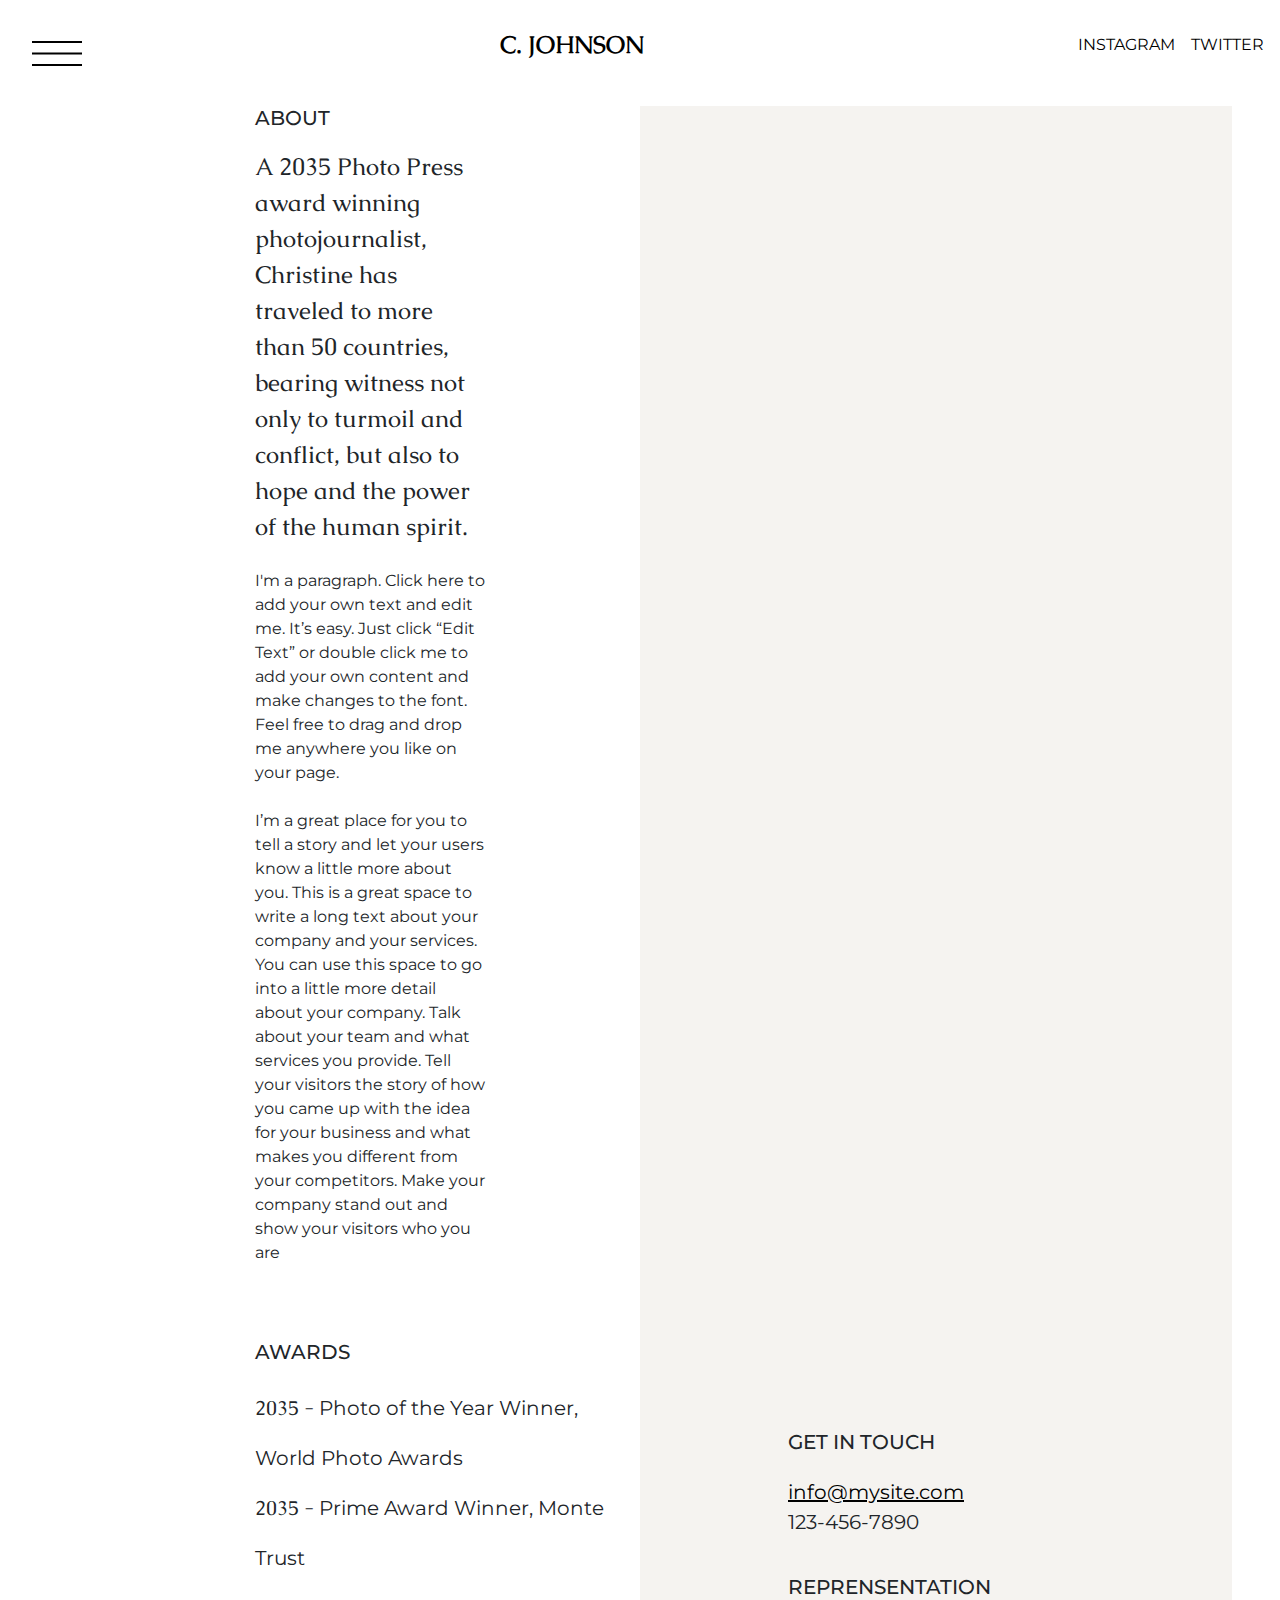
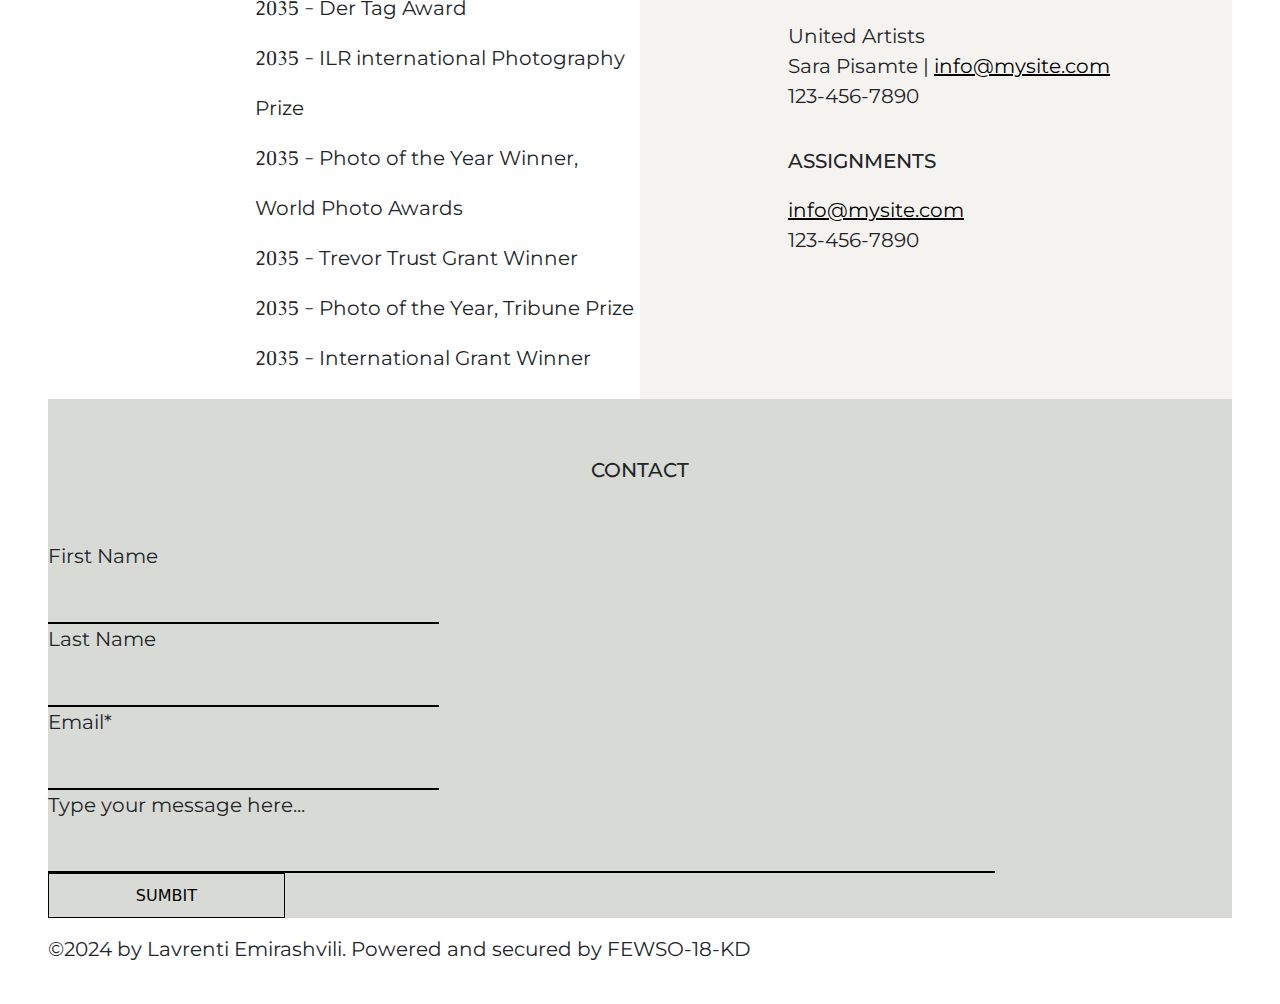
==== about.html @ 36837f30 "Website" ====
<!DOCTYPE html>
<html lang="en">
  <head>
    <meta charset="UTF-8" />
    <meta name="viewport" content="width=device-width, initial-scale=1.0" />
    <title>About Page</title>
    <link rel="stylesheet" href="./style.css" />
    <link
      rel="stylesheet"
      href="https://cdn.jsdelivr.net/npm/bootstrap@5.3.2/dist/css/bootstrap.min.css"
    />
    <link
      rel="stylesheet"
      href="https://fonts.googleapis.com/css?family=Caudex"
    />
    <link
      rel="stylesheet"
      href="https://fonts.googleapis.com/css?family=Montserrat"
    />
    <script
      src="https://kit.fontawesome.com/80ce3f39ae.js"
      crossorigin="anonymous"
    ></script>
  </head>
  <body>
    <header>
      <nav>
        <input type="checkbox" id="bar" />
        <label for="bar">
          <svg
            preserveAspectRatio="none"
            data-bbox="44 64 112 72"
            viewBox="44 64 112 72"
            height="200"
            width="200"
            xmlns="http://www.w3.org/2000/svg"
            data-type="shape"
            role="img"
            aria-label="Open site navigation"
          >
            <g>
              <path d="M156 64v6H44v-6h112z"></path>
              <path d="M156 97v6H44v-6h112z"></path>
              <path d="M156 130v6H44v-6h112z"></path>
            </g>
          </svg>
        </label>
        <ul>
          <li>
            <a href="./index.html">HOME</a>
          </li>
          <li>
            <a href="#">STORIES</a>
          </li>
          <li>
            <a href="#">TEAR SHEETS</a>
          </li>
          <li>
            <a href="./about.html">ABOUT</a>
          </li>
          <li>
            <a href="#">CONTACT</a>
          </li>
        </ul>
      </nav>
      <span><a href="./index.html" class="home">C. JOHNSON</a></span>
      <span
        ><a href="#" class="socials">INSTAGRAM</a
        ><a href="#" class="socials">TWITTER</a></span
      >
    </header>
    <main>
      <div class="grid">
        <div class="div1">
          <h3>ABOUT</h3>
          <p class="p1">
            A 2035 Photo Press award winning photojournalist, Christine has
            traveled to more than 50 countries, bearing witness not only to
            turmoil and conflict, but also to hope and the power of the human
            spirit.
          </p>
          <p class="p2">
            I'm a paragraph. Click here to add your own text and edit me. It’s
            easy. Just click “Edit Text” or double click me to add your own
            content and make changes to the font. Feel free to drag and drop me
            anywhere you like on your page.
          </p>
          <p class="p2">
            I’m a great place for you to tell a story and let your users know a
            little more about you. This is a great space to write a long text
            about your company and your services. You can use this space to go
            into a little more detail about your company. Talk about your team
            and what services you provide. Tell your visitors the story of how
            you came up with the idea for your business and what makes you
            different from your competitors. Make your company stand out and
            show your visitors who you are
          </p>
        </div>
        <div class="div2">
          <img
            src="https://static.wixstatic.com/media/c837a6_0cd472c4052b4078b57cd946209c20ac~mv2.jpg/v1/crop/x_1462,y_1177,w_2670,h_3237/fill/w_450,h_544,al_c,q_80,usm_0.66_1.00_0.01,enc_auto/GettyImages-1195574180.jpg"
            alt=""
          />
        </div>
        <div class="div3">
          <h3>AWARDS</h3>
          <p>
            2035 -
            <span>Photo of the Year Winner, World Photo Awards <br /></span>
            2035 - <span>Prime Award Winner, Monte Trust <br /></span> 2035 -
            <span>Der Tag Award <br /></span> 2035 -
            <span>ILR international Photography Prize <br /></span> 2035 -
            <span>Photo of the Year Winner, World Photo Awards <br /></span>
            2035 - <span>Trevor Trust Grant Winner <br /></span> 2035 -
            <span>Photo of the Year, Tribune Prize <br /></span> 2035 -
            <span> International Grant Winner </span>
          </p>
        </div>

        <div class="div4">
          <h3>GET IN TOUCH</h3>
          <p><a href="#">info@mysite.com</a> <br />123-456-7890</p>
          <h3>REPRENSENTATION</h3>
          <p>
            United Artists <br />
            Sara Pisamte | <a href="#">info@mysite.com</a><br />123-456-7890
          </p>
          <h3>ASSIGNMENTS</h3>
          <p><a href="#">info@mysite.com</a><br />123-456-7890</p>
        </div>
      </div>
      <div class="div5">
        <h3>CONTACT</h3>
        <div class="form"><form action="https://api.everrest.educata.dev/echo/html" method="post"></div>
          <div><p>First Name</p>
          <input type="text" class="name" name="სახელი" />
         <div> <p>Last Name</p>
          <input type="text" class="lastname" name="გვარი" /></div>
         <div> <p>Email*</p>
          <input type="email" class="mail" name="email" /></div>
         <div> <p>Type your message here...</p>
          <input type="text" class="message" name="წერილი" /></div>
          <div><button>SUMBIT</button></div>
        </form>
      </div>
    </main>
    <footer>
      <span class="footer-text"
        >©2024 by Lavrenti Emirashvili. Powered and secured by FEWSO-18-KD
      </span>
    </footer>
  </body>
</html>
---- style.css ----
body {
  padding: 0;
  margin: 0;
}

header {
  display: flex;
  justify-content: space-between;
  align-items: center;
  padding: 1em;
  background-color: #ffff;
  height: 90px;
}

:root {
  --primary-font: "Caudex";
  --secondary-font: "Montserrat";
  --black: #000000;
  --white: #ffff;
  --primary-color: #b04631;
}

header nav label {
  display: block;
  z-index: 10;
  position: relative;
}

header nav input#bar {
  display: none;
}

main section.banner div.overlay article h1 {
  color: var(--white);
  text-align: center;
  font-weight: 300;
  font-size: 70px;
  margin-top: 4em;
  font-family: var(--primary-font);
}

main section.banner div.overlay article h2 {
  color: var(--white);
  font-size: 20px;
  font-weight: 300;
  text-align: center;
  margin-bottom: 30px;
  font-family: var(--secondary-font);
}

main div.overlay {
  width: 100%;
  height: 100%;
  background-color: rgba(0, 0, 0, 0.4);
  position: absolute;
  top: 0;
  left: 0;
}

.home {
  font-family: var(--primary-font);
  font-weight: 600;
  text-decoration: none;
  color: var(--black);
  font-size: 1.5rem;
}

.socials {
  font-family: var(--secondary-font);
  color: var(--black);
  text-decoration: none;
  margin-left: 1em;
}

.socials:hover {
  color: var(--primary-color);
  transition: ease-in 0.2s;
}

svg {
  width: 50px;
  height: 25px;
  margin-top: 1em;
  margin-left: 1em;
  cursor: pointer;
}

header nav ul {
  width: 25%;
  height: 100%;
  top: 7em;
  left: -100%;
  top: 0;
  position: fixed;
  z-index: 5;
  transition: 0.8s all;
  background-color: #ffff;
  flex-direction: column;
  gap: 40px;
  align-items: flex-start;
  justify-content: flex-start;
  list-style: none;
  display: flex;
  margin-left: 3em;
  padding: 0;
  padding-top: 100px;
}

header nav ul a {
  text-decoration: none;
  color: var(--black);
  font-family: var(--secondary-font);
  font-size: large;
}

header nav ul :hover {
  color: var(--primary-color);
  transition: ease-in 0.2s;
}

header nav ul :active {
  color: var(--primary-color);
}

header nav input#bar:checked ~ ul {
  left: 0;
}

main {
  height: 100%;
  width: 100%;
  padding-left: 3rem;
  padding-right: 3rem;
  padding-top: 1rem;
  display: grid;
  grid-template-columns: 1fr;
  place-items: center;
}

main section {
  width: 100%;
}

.banner {
  height: 1000px;
  background-image: url("https://static.wixstatic.com/media/c837a6_cfc799f5f49a4c35968d9bbb66d0277d~mv2.jpg/v1/fill/w_980,h_884,al_t,q_85,usm_0.66_1.00_0.01,enc_auto/c837a6_cfc799f5f49a4c35968d9bbb66d0277d~mv2.jpg");
  background-repeat: no-repeat;
  background-size: cover;
  background-position: center;
  position: relative;
}

footer {
  bottom: 0;
  height: 70px;
  margin-left: 3em;
  margin-top: 1em;
}

.footer-text {
  font-family: var(--secondary-font);
  font-size: 20px;
}
.div1 {
  display: flex;
  flex-direction: column;
  justify-content: center;
  margin-left: 35%;
}
.div2 {
  background-color: #f5f3f0;
  align-items: center;
  align-content: center;
  justify-content: center;
  display: flex;
}

.div3 {
  display: flex;
  flex-direction: column;
  justify-content: center;
  margin-left: 35%;
  margin-top: 10%;
  line-height: 50px;
}
.div4 {
  background-color: #f5f3f0;
  display: flex;
  flex-direction: column;
  justify-content: center;
}
.grid {
  display: grid;
  grid-template-columns: 50% 50%;
}
main div.grid div.div3 h3 {
  font-family: var(--secondary-font);
  font-size: 20px;
  margin-bottom: 5%;
}
main div.grid div.div1 h3 {
  font-family: var(--secondary-font);
  font-size: 20px;
  margin-bottom: 5%;
}
main div.grid div.div1 p.p1 {
  width: 60%;
  font-size: 24px;
  font-family: var(--primary-font);
}
main div.grid div.div1 p.p2 {
  width: 60%;
  font-size: 16px;
  font-family: var(--secondary-font);
  margin-top: 2%;
}
main div.grid div.div3 p {
  font-family: var(--primary-font);
  font-size: 20px;
}
main div.grid div.div3 p span {
  font-family: var(--secondary-font);
}
main div.grid div.div4 p {
  font-family: var(--secondary-font);
  font-size: 20px;
}
main div.grid div.div4 p a {
  color: var(--black);
}
main div.grid div.div4 h3 {
  font-family: var(--secondary-font);
  font-size: 20px;
  margin-top: 5%;
  margin-bottom: 5%;
}
main div.grid div.div4 {
  padding-left: 25%;
}
main div.grid div.div2 img {
  width: 90%;
}
.div5 {
  background-color: #d8dbd5;
  width: 100%;
  display: flexbox;
  justify-content: center;
  align-items: center;
}
main div.div5 h3 {
  font-family: var(--secondary-font);
  font-size: 20px;
  margin-top: 5%;
  margin-bottom: 5%;
  text-align: center;
}
main div.div5 {
}
main div.div5 p {
  font-family: var(--secondary-font);
  font-size: 20px;
}
input {
  background-color: #d8dbd5;
  width: 33%;
  border: none;
  border-bottom: solid #000000 2px;
  padding-bottom: 10px;
}
.message {
  width: 80%;
}
input:focus {
  border: none;
  border-bottom: solid#000000 4px;
}
input:hover {
  border-bottom: solid#000000 4px;
}
button {
  width: 20%;
  height: 45px;
  background-color: #d8dbd5;
  border: solid black 1px;
}
button:hover {
  background-color: #000000;
  color: #ffff;
  border-color: solid #ffff 1px;
  transition: ease-in 0.2s;
}

.form {
  margin-left: 30%;
  display: grid;
  grid-template-columns: 30% 30% 30%;
}
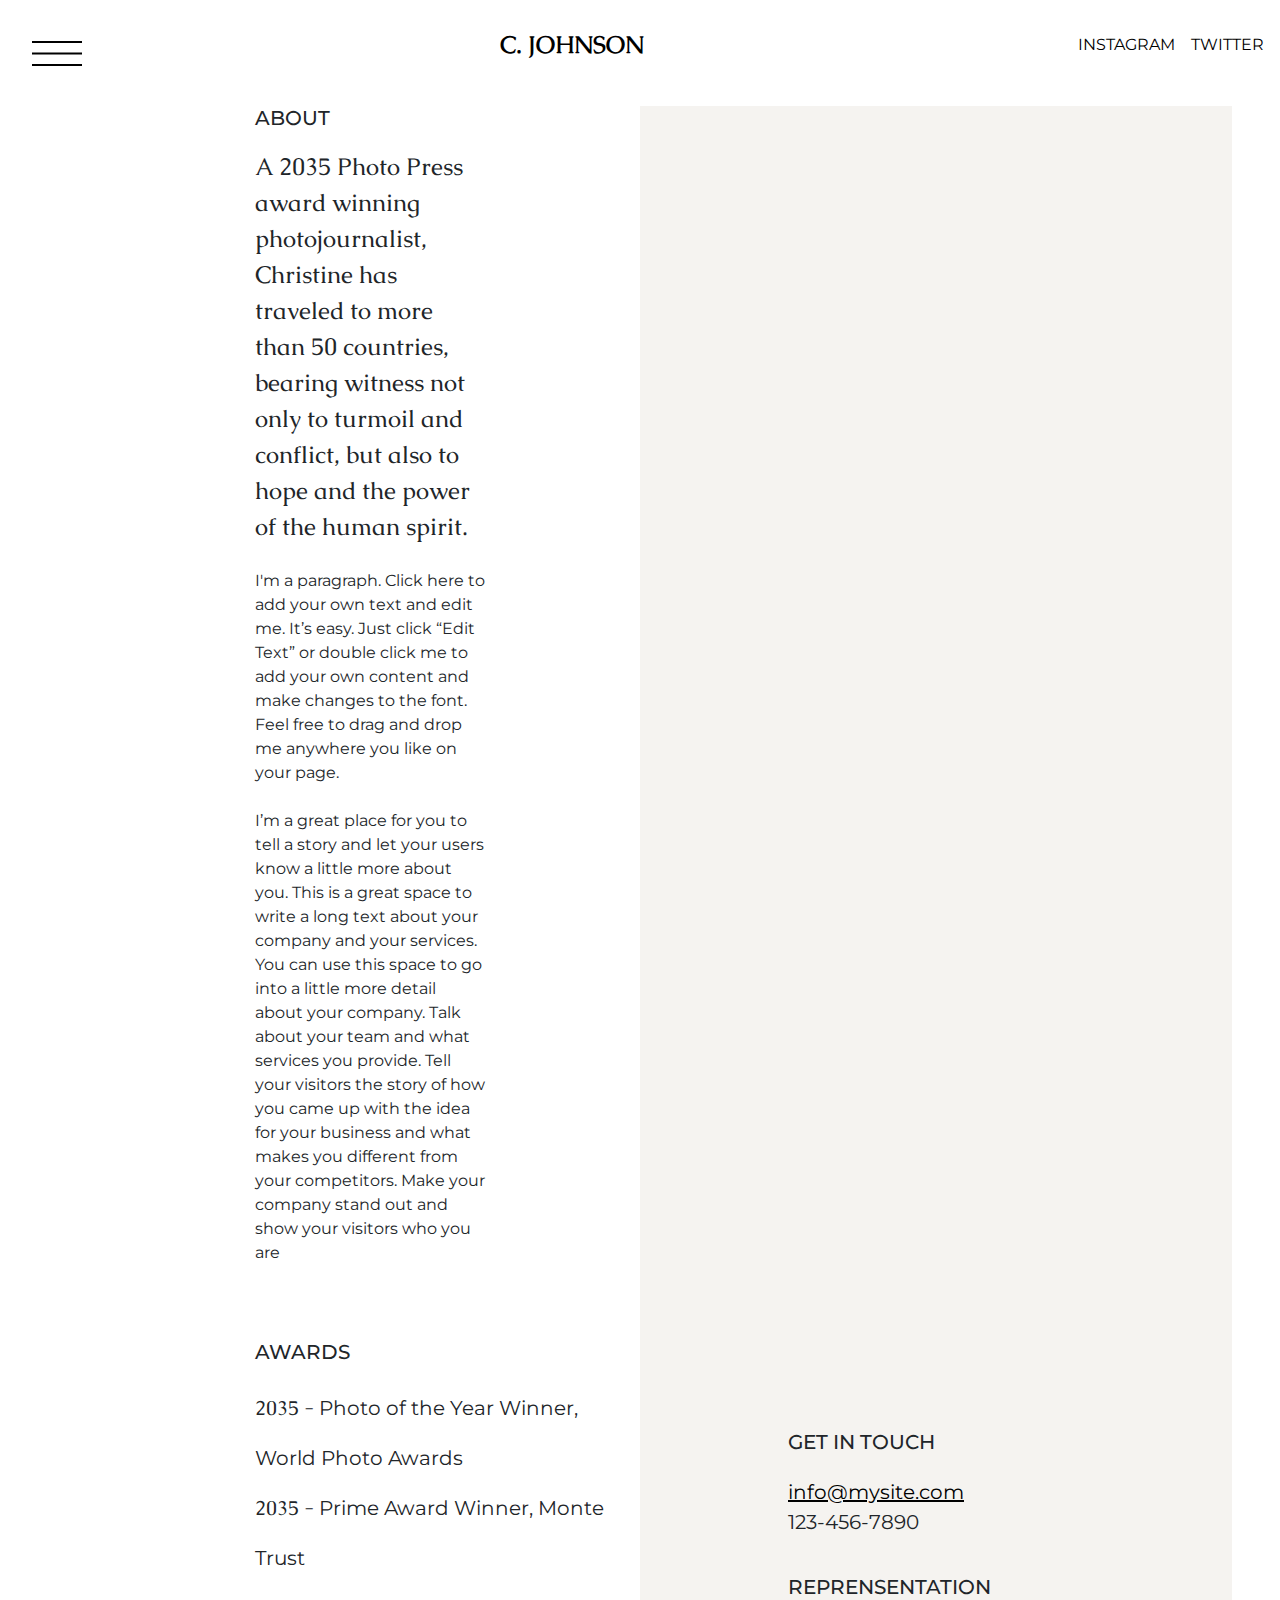
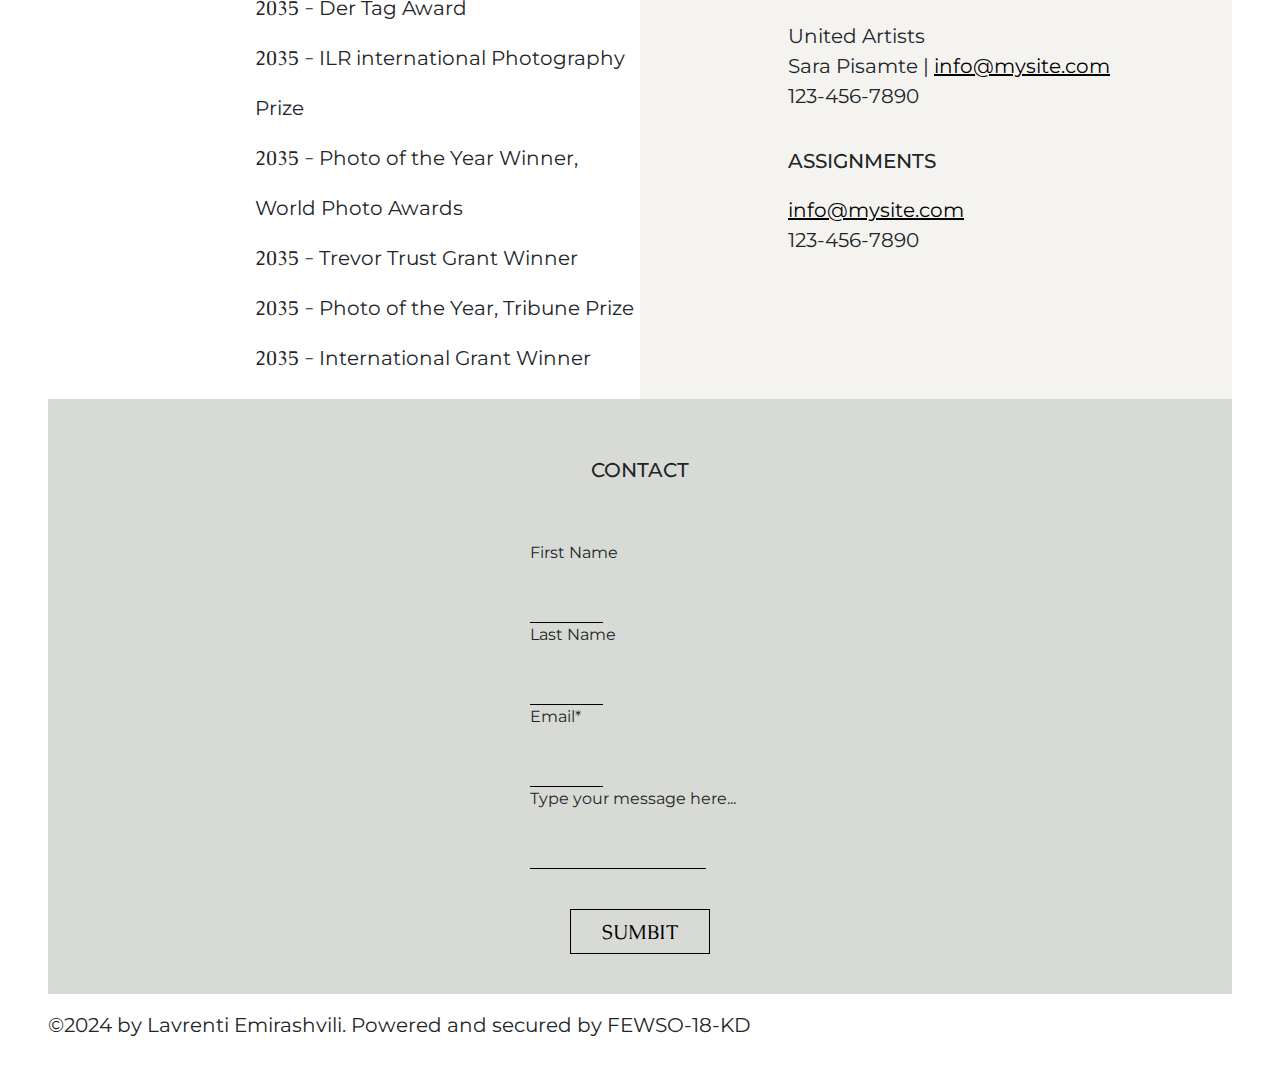
==== commit 36744fb2: "Made Landing and About page fully responsive." ====
--- a/about.html
+++ b/about.html
@@ -21,6 +21,8 @@
       src="https://kit.fontawesome.com/80ce3f39ae.js"
       crossorigin="anonymous"
     ></script>
+    <link rel="stylesheet" href="./responsive/aboutresponsive.css" />
+    <link rel="stylesheet" href="./tearsheets.html" />
   </head>
   <body>
     <header>
@@ -53,13 +55,13 @@
             <a href="#">STORIES</a>
           </li>
           <li>
-            <a href="#">TEAR SHEETS</a>
+            <a href="./tearsheets.html">TEAR SHEETS</a>
           </li>
           <li>
-            <a href="./about.html">ABOUT</a>
+            <a href="./about.html" class="active">ABOUT</a>
           </li>
           <li>
-            <a href="#">CONTACT</a>
+            <a href="./about.html" class="active">CONTACT</a>
           </li>
         </ul>
       </nav>
@@ -131,17 +133,32 @@
       </div>
       <div class="div5">
         <h3>CONTACT</h3>
-        <div class="form"><form action="https://api.everrest.educata.dev/echo/html" method="post"></div>
-          <div><p>First Name</p>
-          <input type="text" class="name" name="სახელი" />
-         <div> <p>Last Name</p>
-          <input type="text" class="lastname" name="გვარი" /></div>
-         <div> <p>Email*</p>
-          <input type="email" class="mail" name="email" /></div>
-         <div> <p>Type your message here...</p>
-          <input type="text" class="message" name="წერილი" /></div>
-          <div><button>SUMBIT</button></div>
-        </form>
+        <div class="form">
+          <form
+            action="https://api.everrest.educata.dev/echo/html"
+            method="post"
+          >
+            <div class="inputdiv">
+              <p>First Name</p>
+              <input type="text" class="name" name="name" required />
+            </div>
+            <div class="inputdiv">
+              <p>Last Name</p>
+              <input type="text" class="lastname" name="lastname" required />
+            </div>
+            <div class="inputdiv">
+              <p>Email*</p>
+              <input type="email" class="mail" name="email" required />
+            </div>
+            <div>
+              <p>Type your message here...</p>
+              <input type="text" class="message" name="message" required />
+            </div>
+            <div>
+              <button style="font-family: var(--primary-font)">SUMBIT</button>
+            </div>
+          </form>
+        </div>
       </div>
     </main>
     <footer>
--- a/style.css
+++ b/style.css
@@ -238,14 +238,11 @@
   padding-left: 25%;
 }
 main div.grid div.div2 img {
-  width: 90%;
+  width: 60%;
 }
 .div5 {
   background-color: #d8dbd5;
   width: 100%;
-  display: flexbox;
-  justify-content: center;
-  align-items: center;
 }
 main div.div5 h3 {
   font-family: var(--secondary-font);
@@ -254,17 +251,16 @@
   margin-bottom: 5%;
   text-align: center;
 }
-main div.div5 {
-}
+
 main div.div5 p {
   font-family: var(--secondary-font);
-  font-size: 20px;
+  font-size: 16px;
 }
 input {
   background-color: #d8dbd5;
   width: 33%;
   border: none;
-  border-bottom: solid #000000 2px;
+  border-bottom: solid #000000 1px;
   padding-bottom: 10px;
 }
 .message {
@@ -272,16 +268,19 @@
 }
 input:focus {
   border: none;
-  border-bottom: solid#000000 4px;
+  border-bottom: solid#000000 3px;
+  outline: none;
 }
 input:hover {
-  border-bottom: solid#000000 4px;
+  border-bottom: solid#000000 3px;
 }
 button {
-  width: 20%;
+  font-family: var(--primary-font);
+  width: 7em;
   height: 45px;
   background-color: #d8dbd5;
   border: solid black 1px;
+  margin: 2em !important;
 }
 button:hover {
   background-color: #000000;
@@ -290,8 +289,61 @@
   transition: ease-in 0.2s;
 }
 
+main div.div5 form {
+  display: grid;
+}
 .form {
-  margin-left: 30%;
-  display: grid;
-  grid-template-columns: 30% 30% 30%;
-}
+  display: flex;
+  flex-direction: row;
+  flex-wrap: wrap;
+  justify-content: center;
+  font-size: 20px;
+  font-family: var(--primary-font);
+  width: 100%;
+}
+.inputdiv {
+  width: 100%;
+}
+.active {
+  color: #b04631;
+}
+main div.bg {
+  background-color: #f5f3f0;
+  width: 100%;
+}
+main div.bg div {
+  display: flexbox !important;
+  flex-direction: row;
+  flex-wrap: wrap;
+}
+main div.bg div h3 {
+  font-size: 16px;
+  font-family: var(--secondary-font);
+  margin-top: 3em;
+  margin-left: 6em;
+  font-weight: 300;
+}
+.imgbg1 {
+  width: 40%;
+  background-image: url(https://static.wixstatic.com/media/84770f_05f515e0fc224b8491e6525c9e7db342~mv2.jpg/v1/fit/w_898,h_699,q_90/84770f_05f515e0fc224b8491e6525c9e7db342~mv2.webp);
+}
+.imgbg2 {
+  width: 40%;
+  background-image: url(https://static.wixstatic.com/media/84770f_3df0eabbf9e9490e961dbfcdaf525a2d~mv2.jpg/v1/fit/w_898,h_699,q_90/84770f_3df0eabbf9e9490e961dbfcdaf525a2d~mv2.webp);
+}
+.imgbg3 {
+  width: 40%;
+  background-image: url(https://static.wixstatic.com/media/84770f_85150049880c48a58aa99f0b86bee7ac~mv2.jpg/v1/fit/w_898,h_699,q_90/84770f_85150049880c48a58aa99f0b86bee7ac~mv2.webp);
+}
+.imgbg4 {
+  width: 40%;
+  background-image: url(https://static.wixstatic.com/media/84770f_d77196cadfa7496c984a9cb4a53b4ad1~mv2.jpg/v1/fit/w_898,h_699,q_90/84770f_d77196cadfa7496c984a9cb4a53b4ad1~mv2.webp);
+}
+.imgbg5 {
+  width: 40%;
+  background-image: url(https://static.wixstatic.com/media/84770f_347b5bb406034612abef241703e0b93d~mv2.jpg/v1/fit/w_898,h_699,q_90/84770f_347b5bb406034612abef241703e0b93d~mv2.webp);
+}
+.imgbg6 {
+  width: 40%;
+  background-image: url(https://static.wixstatic.com/media/84770f_2e9e6fb4836e4728b5cfbb34e5b4b080~mv2.jpg/v1/fit/w_898,h_699,q_90/84770f_2e9e6fb4836e4728b5cfbb34e5b4b080~mv2.webp);
+}
--- a/responsive/aboutresponsive.css
+++ b/responsive/aboutresponsive.css
@@ -0,0 +1,66 @@
+@media only screen and (max-width: 800px) {
+  header span a.home {
+    font-size: 20px;
+  }
+  footer {
+    margin-left: 0;
+  }
+  footer span.footer-text {
+    font-size: 16px;
+  }
+  svg {
+    width: 30px;
+    height: 20px;
+  }
+  header nav ul {
+    width: 100%;
+    margin: 0;
+    align-items: center;
+  }
+}
+@media only screen and (max-width: 700px) {
+  header span a.socials {
+    display: none;
+  }
+  header span a.home {
+    text-align: center;
+  }
+}
+@media only screen and (max-width: 600px) {
+  main {
+    padding-left: 1rem;
+    padding-right: 1rem;
+  }
+
+  .grid {
+    grid-template-columns: 1fr;
+  }
+
+  .div1,
+  .div2,
+  .div3,
+  .div4 {
+    margin-left: 0;
+    margin-right: 0;
+  }
+
+  .div1,
+  .div3,
+  .div4 {
+    padding-left: 1rem;
+    padding-right: 1rem;
+  }
+
+  main div.div2 img {
+    width: 100%;
+  }
+
+  .form {
+    font-size: 16px;
+  }
+
+  input,
+  .message {
+    width: 100%;
+  }
+}
